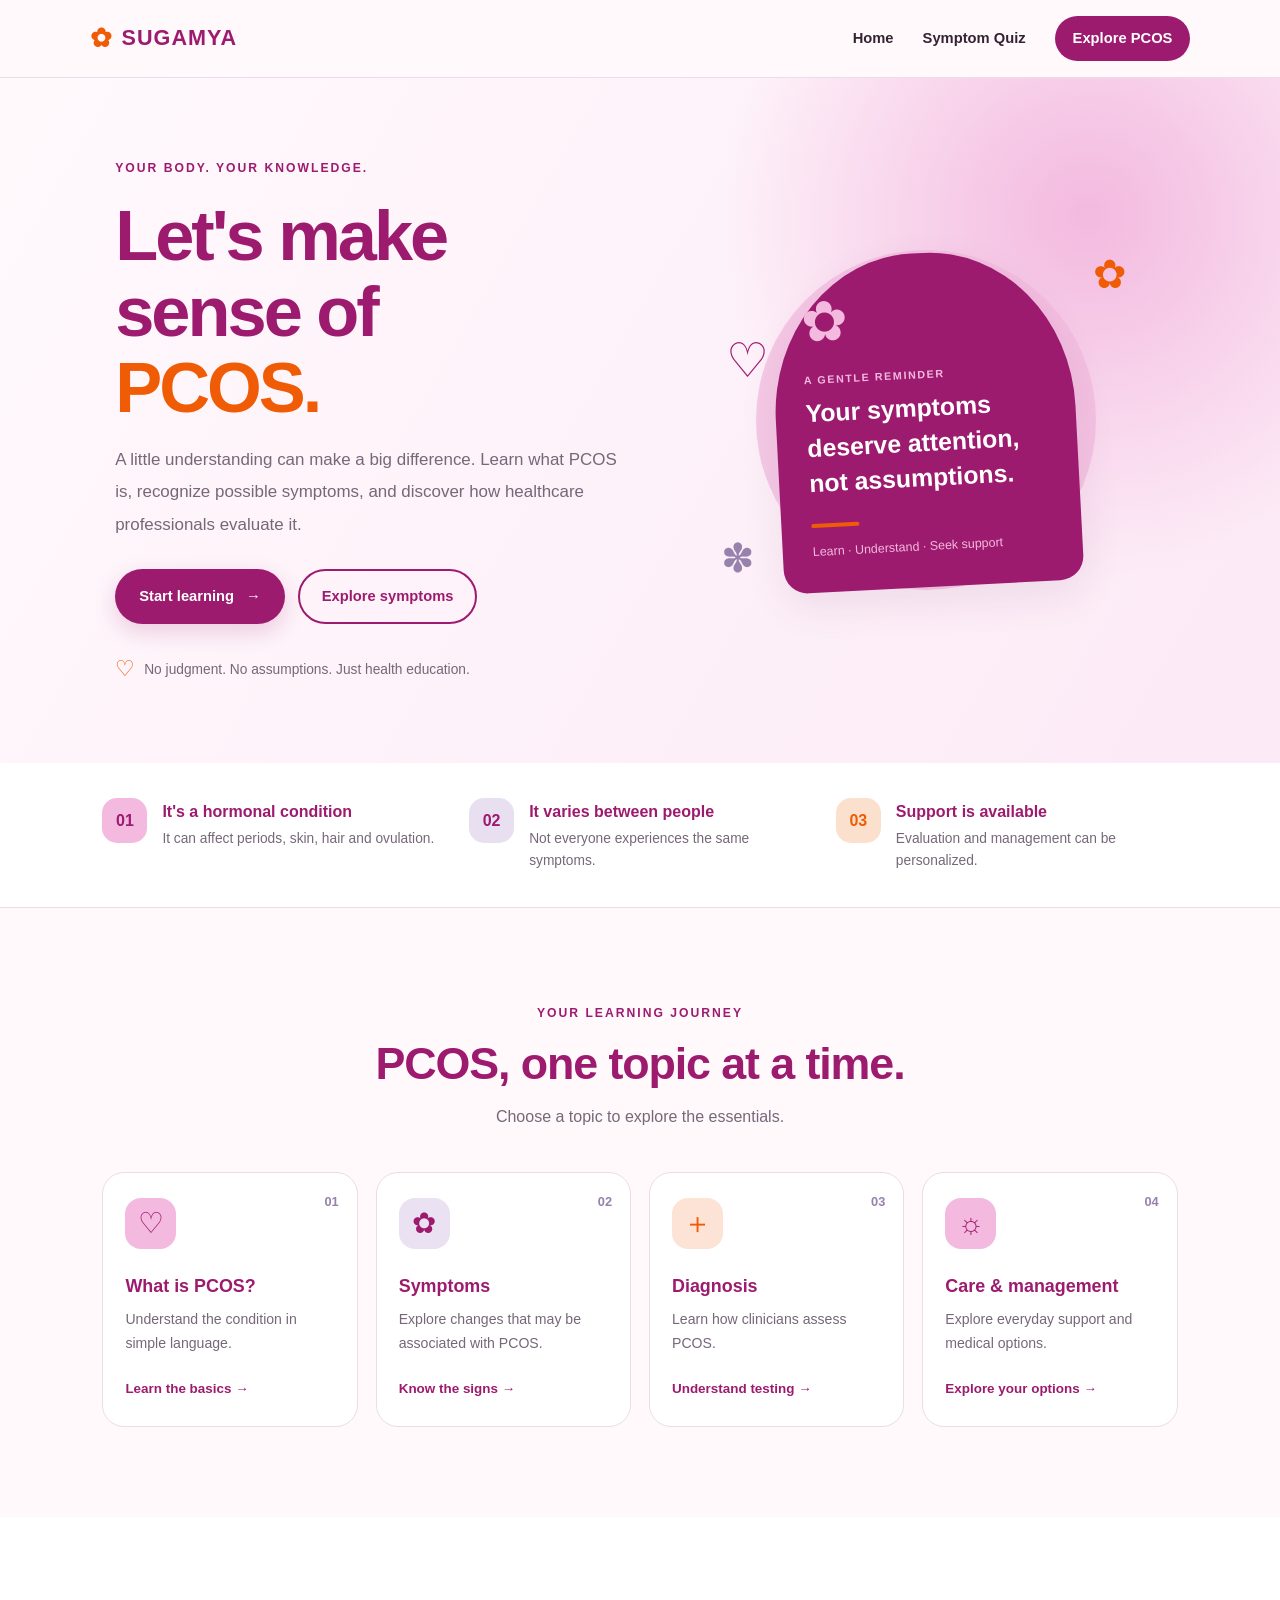
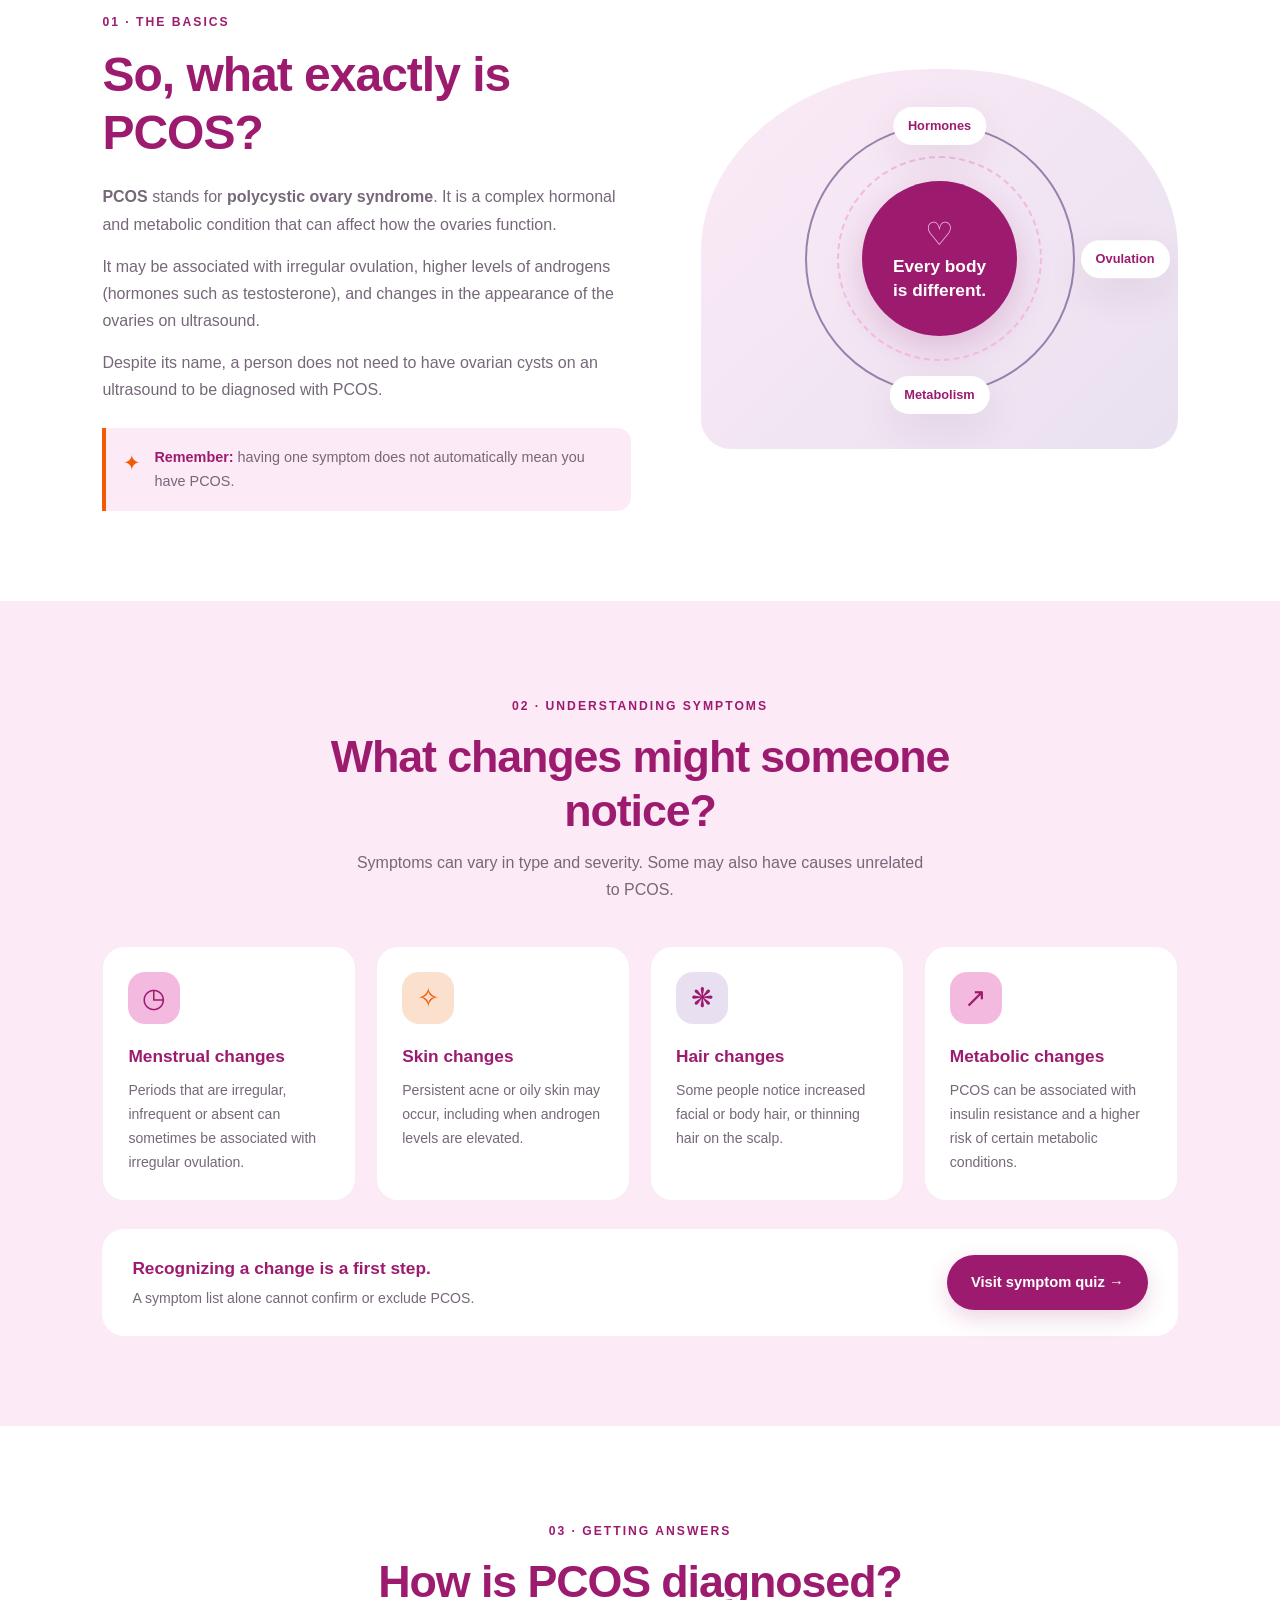
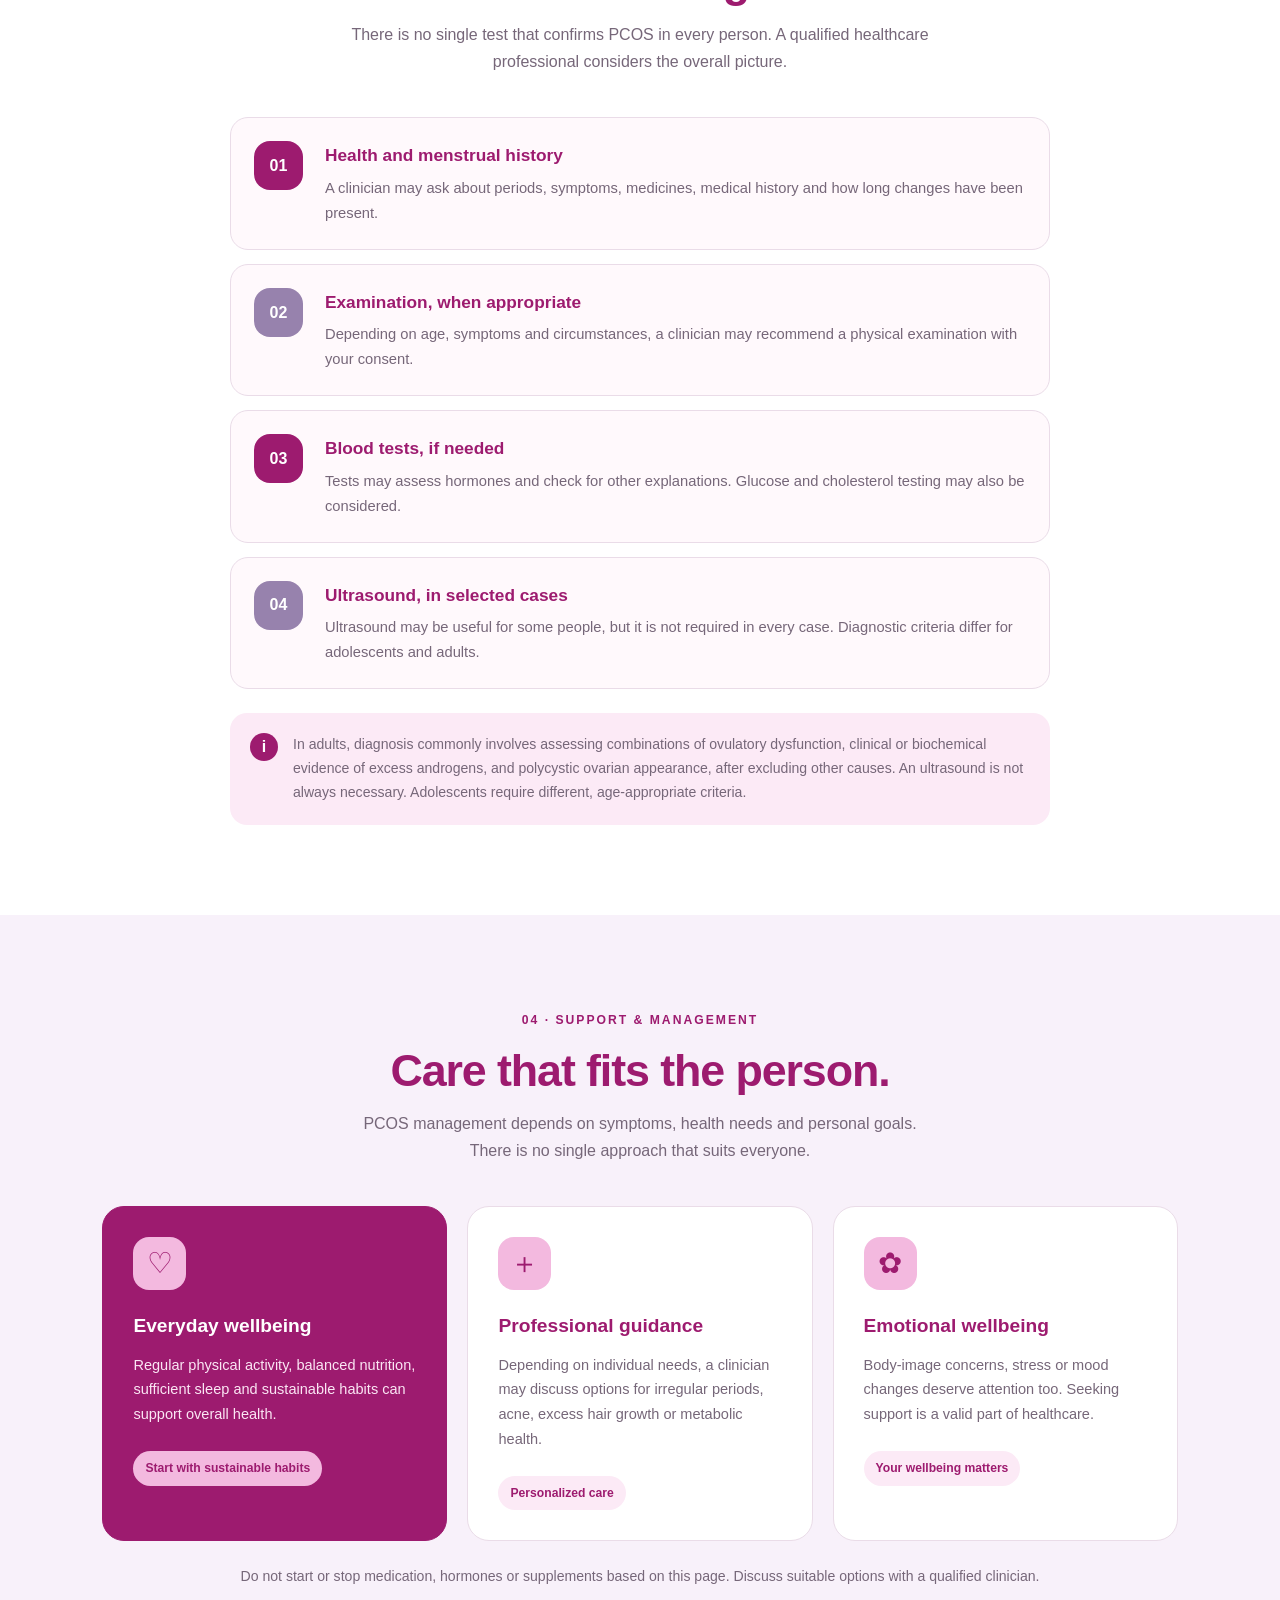
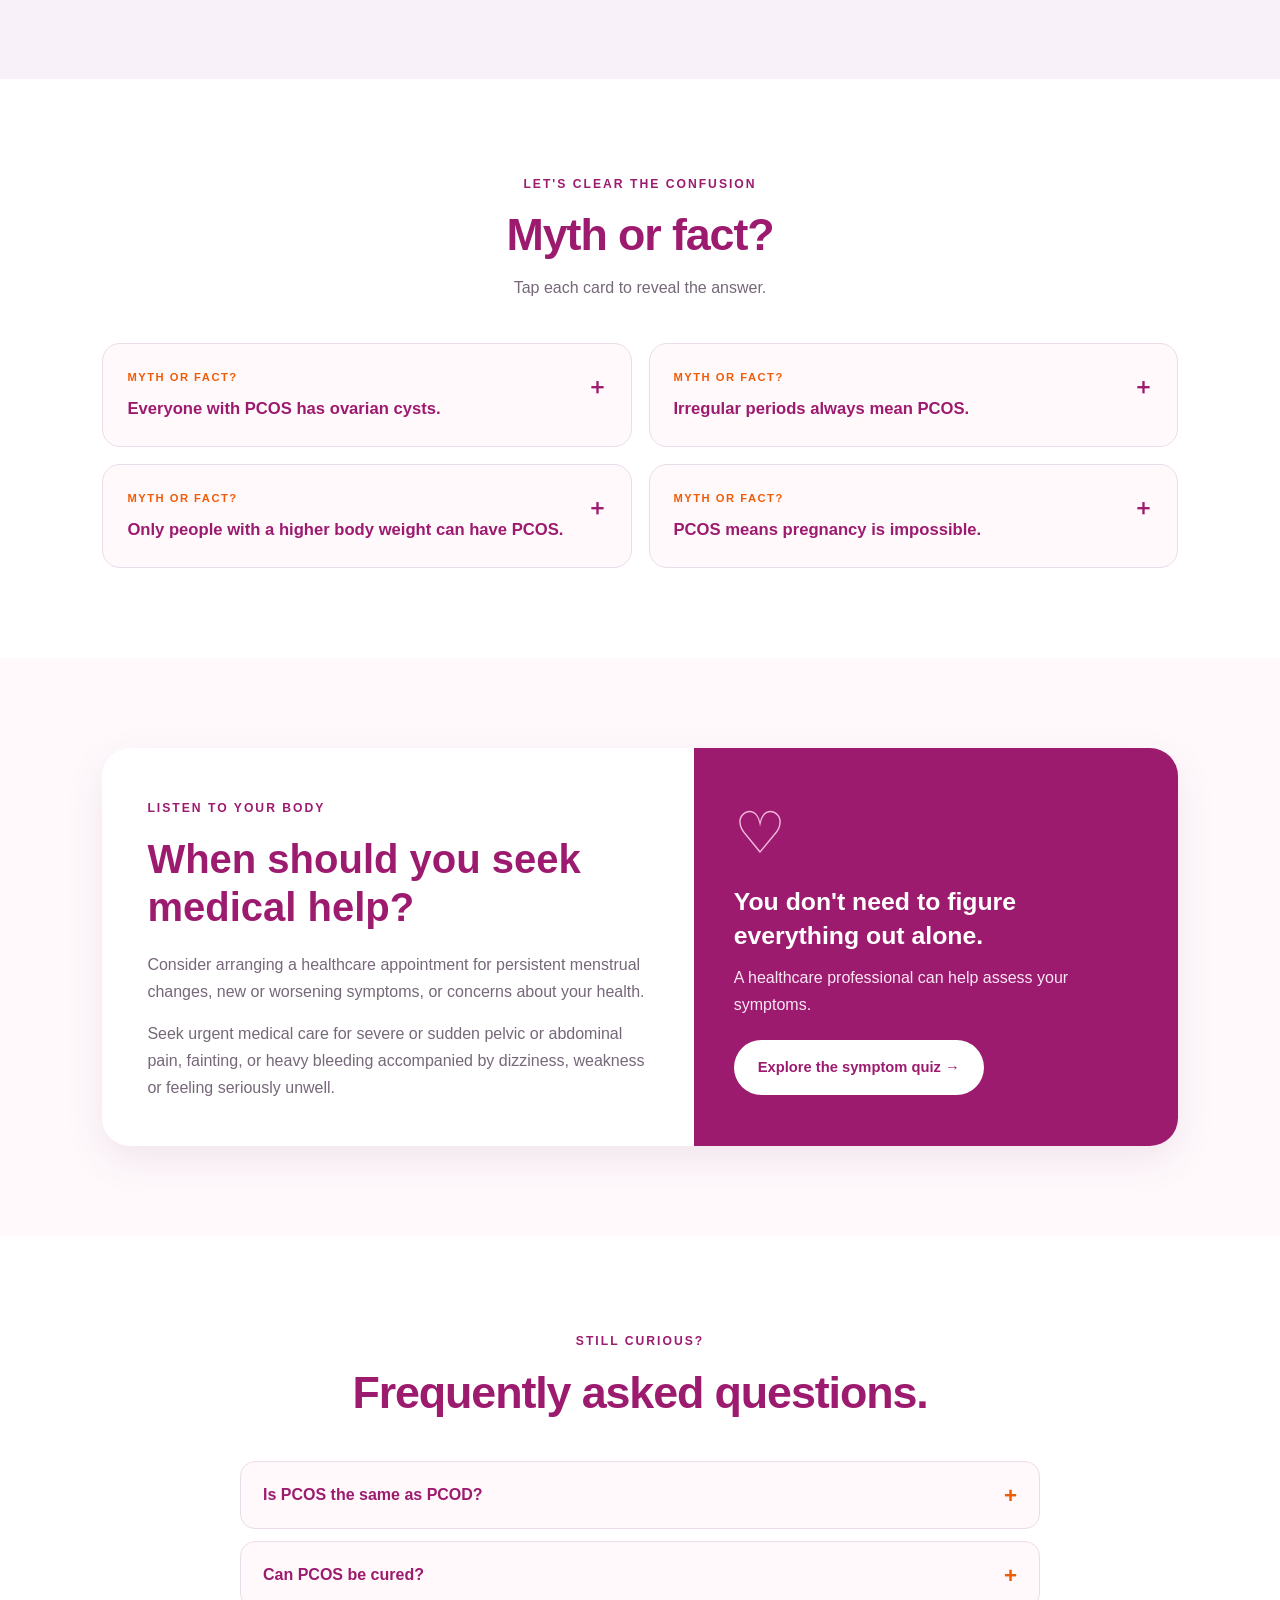
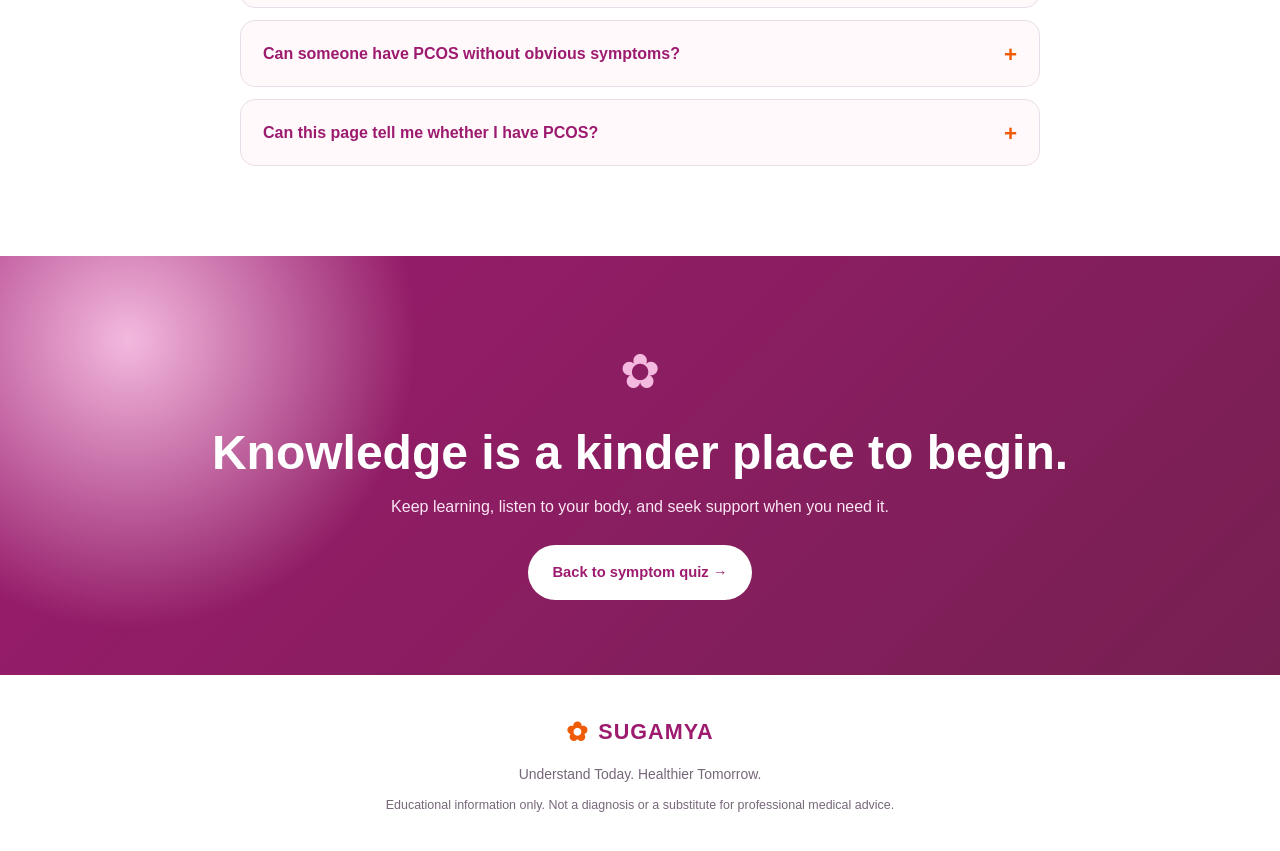
==== index.html @ eec7b9f1 "Add files via upload" ====
<!DOCTYPE html>
<html lang="en">
<head>
  <meta charset="UTF-8">
  <meta name="viewport" content="width=device-width, initial-scale=1.0">
  <meta name="theme-color" content="#9D1B6F">
  <meta name="description" content="Learn about PCOS, its symptoms, diagnosis, and management with SUGAMYA.">
  <title>Know More About PCOS | SUGAMYA</title>
  <link rel="stylesheet" href="style.css">
  <script src="script.js" defer></script>
</head>

<body>
  <header class="navbar">
    <a href="../index.html" class="brand">
      <span class="brand-icon">✿</span>
      SUGAMYA
    </a>

    <nav class="nav-links" aria-label="Main navigation">
      <a href="../index.html">Home</a>
      <a href="../symptom-checker/index.html">Symptom Quiz</a>
      <a href="#learn" class="nav-cta">Explore PCOS</a>
    </nav>

    <button
      class="menu-toggle"
      id="menu-toggle"
      aria-label="Toggle navigation"
      aria-expanded="false"
      aria-controls="nav-links-mobile"
    >
      ☰
    </button>
  </header>

  <main>
    <!-- HERO -->
    <section class="hero">
      <div class="hero-content">
        <span class="eyebrow">YOUR BODY. YOUR KNOWLEDGE.</span>

        <h1>
          Let's make sense of
          <span>PCOS.</span>
        </h1>

        <p class="hero-description">
          A little understanding can make a big difference.
          Learn what PCOS is, recognize possible symptoms,
          and discover how healthcare professionals evaluate it.
        </p>

        <div class="hero-actions">
          <a href="#learn" class="button button-primary">
            Start learning <span>→</span>
          </a>

          <a
            href="../symptom-checker/index.html"
            class="button button-outline"
          >
            Explore symptoms
          </a>
        </div>

        <div class="hero-note">
          <span>♡</span>
          No judgment. No assumptions. Just health education.
        </div>
      </div>

      <div class="hero-art" aria-label="Decorative illustration">
        <div class="art-circle circle-one"></div>
        <div class="art-circle circle-two"></div>

        <div class="art-card">
          <span class="art-flower">✿</span>
          <p class="art-small">A GENTLE REMINDER</p>
          <h2>Your symptoms deserve attention, not assumptions.</h2>
          <span class="art-line"></span>
          <p class="art-bottom">Learn · Understand · Seek support</p>
        </div>

        <span class="floating flower-one">✿</span>
        <span class="floating flower-two">✽</span>
        <span class="floating heart">♡</span>
      </div>
    </section>

    <!-- QUICK FACTS -->
    <section class="quick-facts" aria-label="PCOS quick facts">
      <article class="fact">
        <span class="fact-icon">01</span>
        <div>
          <h3>It's a hormonal condition</h3>
          <p>It can affect periods, skin, hair and ovulation.</p>
        </div>
      </article>

      <article class="fact">
        <span class="fact-icon">02</span>
        <div>
          <h3>It varies between people</h3>
          <p>Not everyone experiences the same symptoms.</p>
        </div>
      </article>

      <article class="fact">
        <span class="fact-icon">03</span>
        <div>
          <h3>Support is available</h3>
          <p>Evaluation and management can be personalized.</p>
        </div>
      </article>
    </section>

    <!-- LEARNING NAVIGATION -->
    <section class="learning-section section" id="learn">
      <div class="section-heading">
        <span class="eyebrow">YOUR LEARNING JOURNEY</span>
        <h2>PCOS, one topic at a time.</h2>
        <p>Choose a topic to explore the essentials.</p>
      </div>

      <div class="topic-grid">
        <a class="topic-card" href="#basics">
          <span class="topic-number">01</span>
          <span class="topic-icon">♡</span>
          <h3>What is PCOS?</h3>
          <p>Understand the condition in simple language.</p>
          <span class="topic-link">Learn the basics →</span>
        </a>

        <a class="topic-card" href="#symptoms">
          <span class="topic-number">02</span>
          <span class="topic-icon">✿</span>
          <h3>Symptoms</h3>
          <p>Explore changes that may be associated with PCOS.</p>
          <span class="topic-link">Know the signs →</span>
        </a>

        <a class="topic-card" href="#diagnosis">
          <span class="topic-number">03</span>
          <span class="topic-icon">＋</span>
          <h3>Diagnosis</h3>
          <p>Learn how clinicians assess PCOS.</p>
          <span class="topic-link">Understand testing →</span>
        </a>

        <a class="topic-card" href="#care">
          <span class="topic-number">04</span>
          <span class="topic-icon">☼</span>
          <h3>Care & management</h3>
          <p>Explore everyday support and medical options.</p>
          <span class="topic-link">Explore your options →</span>
        </a>
      </div>
    </section>

    <!-- PCOS BASICS -->
    <section class="basics-section section" id="basics">
      <div class="basics-copy">
        <span class="eyebrow">01 · THE BASICS</span>
        <h2>So, what exactly is PCOS?</h2>

        <p>
          <strong>PCOS</strong> stands for <strong>polycystic ovary syndrome</strong>.
          It is a complex hormonal and metabolic condition that can affect
          how the ovaries function.
        </p>

        <p>
          It may be associated with irregular ovulation, higher levels
          of androgens (hormones such as testosterone), and changes in
          the appearance of the ovaries on ultrasound.
        </p>

        <p>
          Despite its name, a person does not need to have ovarian cysts
          on an ultrasound to be diagnosed with PCOS.
        </p>

        <div class="highlight-note">
          <span>✦</span>
          <p>
            <strong>Remember:</strong> having one symptom does not
            automatically mean you have PCOS.
          </p>
        </div>
      </div>

      <div class="basics-visual">
        <div class="orbit orbit-outer"></div>
        <div class="orbit orbit-inner"></div>
        <div class="visual-center">
          <span>♡</span>
          <h3>Every body<br>is different.</h3>
        </div>
        <span class="visual-tag tag-top">Hormones</span>
        <span class="visual-tag tag-right">Ovulation</span>
        <span class="visual-tag tag-bottom">Metabolism</span>
      </div>
    </section>

    <!-- SYMPTOMS -->
    <section class="symptoms-section section" id="symptoms">
      <div class="section-heading">
        <span class="eyebrow">02 · UNDERSTANDING SYMPTOMS</span>
        <h2>What changes might someone notice?</h2>
        <p>
          Symptoms can vary in type and severity. Some may also have
          causes unrelated to PCOS.
        </p>
      </div>

      <div class="symptom-grid">
        <article class="symptom-card">
          <span class="symptom-icon">◷</span>
          <h3>Menstrual changes</h3>
          <p>
            Periods that are irregular, infrequent or absent can
            sometimes be associated with irregular ovulation.
          </p>
        </article>

        <article class="symptom-card">
          <span class="symptom-icon">✧</span>
          <h3>Skin changes</h3>
          <p>
            Persistent acne or oily skin may occur, including when
            androgen levels are elevated.
          </p>
        </article>

        <article class="symptom-card">
          <span class="symptom-icon">❋</span>
          <h3>Hair changes</h3>
          <p>
            Some people notice increased facial or body hair, or
            thinning hair on the scalp.
          </p>
        </article>

        <article class="symptom-card">
          <span class="symptom-icon">↗</span>
          <h3>Metabolic changes</h3>
          <p>
            PCOS can be associated with insulin resistance and
            a higher risk of certain metabolic conditions.
          </p>
        </article>
      </div>

      <div class="symptom-footer">
        <div>
          <h3>Recognizing a change is a first step.</h3>
          <p>A symptom list alone cannot confirm or exclude PCOS.</p>
        </div>
        <a href="../symptom-checker/index.html" class="button button-primary">
          Visit symptom quiz →
        </a>
      </div>
    </section>

    <!-- DIAGNOSIS -->
    <section class="diagnosis-section section" id="diagnosis">
      <div class="section-heading">
        <span class="eyebrow">03 · GETTING ANSWERS</span>
        <h2>How is PCOS diagnosed?</h2>
        <p>
          There is no single test that confirms PCOS in every person.
          A qualified healthcare professional considers the overall picture.
        </p>
      </div>

      <div class="diagnosis-timeline">
        <article class="timeline-item">
          <span class="timeline-number">01</span>
          <div>
            <h3>Health and menstrual history</h3>
            <p>
              A clinician may ask about periods, symptoms, medicines,
              medical history and how long changes have been present.
            </p>
          </div>
        </article>

        <article class="timeline-item">
          <span class="timeline-number">02</span>
          <div>
            <h3>Examination, when appropriate</h3>
            <p>
              Depending on age, symptoms and circumstances, a clinician
              may recommend a physical examination with your consent.
            </p>
          </div>
        </article>

        <article class="timeline-item">
          <span class="timeline-number">03</span>
          <div>
            <h3>Blood tests, if needed</h3>
            <p>
              Tests may assess hormones and check for other explanations.
              Glucose and cholesterol testing may also be considered.
            </p>
          </div>
        </article>

        <article class="timeline-item">
          <span class="timeline-number">04</span>
          <div>
            <h3>Ultrasound, in selected cases</h3>
            <p>
              Ultrasound may be useful for some people, but it is not
              required in every case. Diagnostic criteria differ for
              adolescents and adults.
            </p>
          </div>
        </article>
      </div>

      <div class="clinical-note">
        <span class="clinical-icon">i</span>
        <p>
          In adults, diagnosis commonly involves assessing combinations
          of ovulatory dysfunction, clinical or biochemical evidence of
          excess androgens, and polycystic ovarian appearance, after
          excluding other causes. An ultrasound is not always necessary.
          Adolescents require different, age-appropriate criteria.
        </p>
      </div>
    </section>

    <!-- CARE -->
    <section class="care-section section" id="care">
      <div class="section-heading">
        <span class="eyebrow">04 · SUPPORT & MANAGEMENT</span>
        <h2>Care that fits the person.</h2>
        <p>
          PCOS management depends on symptoms, health needs and personal
          goals. There is no single approach that suits everyone.
        </p>
      </div>

      <div class="care-grid">
        <article class="care-card care-featured">
          <span class="care-icon">♡</span>
          <h3>Everyday wellbeing</h3>
          <p>
            Regular physical activity, balanced nutrition, sufficient
            sleep and sustainable habits can support overall health.
          </p>
          <span class="care-label">Start with sustainable habits</span>
        </article>

        <article class="care-card">
          <span class="care-icon">＋</span>
          <h3>Professional guidance</h3>
          <p>
            Depending on individual needs, a clinician may discuss
            options for irregular periods, acne, excess hair growth
            or metabolic health.
          </p>
          <span class="care-label">Personalized care</span>
        </article>

        <article class="care-card">
          <span class="care-icon">✿</span>
          <h3>Emotional wellbeing</h3>
          <p>
            Body-image concerns, stress or mood changes deserve attention
            too. Seeking support is a valid part of healthcare.
          </p>
          <span class="care-label">Your wellbeing matters</span>
        </article>
      </div>

      <p class="care-warning">
        Do not start or stop medication, hormones or supplements based
        on this page. Discuss suitable options with a qualified clinician.
      </p>
    </section>

    <!-- MYTHS -->
    <section class="myths-section section" id="myths">
      <div class="section-heading">
        <span class="eyebrow">LET'S CLEAR THE CONFUSION</span>
        <h2>Myth or fact?</h2>
        <p>Tap each card to reveal the answer.</p>
      </div>

      <div class="myth-grid">
        <button class="myth-card" type="button" aria-expanded="false">
          <span class="myth-label">MYTH OR FACT?</span>
          <span class="myth-question">
            Everyone with PCOS has ovarian cysts.
          </span>
          <span class="myth-answer">
            Myth. Ovarian cysts are not required for a PCOS diagnosis.
          </span>
          <span class="myth-toggle">＋</span>
        </button>

        <button class="myth-card" type="button" aria-expanded="false">
          <span class="myth-label">MYTH OR FACT?</span>
          <span class="myth-question">
            Irregular periods always mean PCOS.
          </span>
          <span class="myth-answer">
            Myth. Many conditions and life circumstances can affect
            menstrual cycles. Evaluation helps identify the cause.
          </span>
          <span class="myth-toggle">＋</span>
        </button>

        <button class="myth-card" type="button" aria-expanded="false">
          <span class="myth-label">MYTH OR FACT?</span>
          <span class="myth-question">
            Only people with a higher body weight can have PCOS.
          </span>
          <span class="myth-answer">
            Myth. PCOS can affect people at different body sizes.
            Body weight alone cannot determine whether someone has PCOS.
          </span>
          <span class="myth-toggle">＋</span>
        </button>

        <button class="myth-card" type="button" aria-expanded="false">
          <span class="myth-label">MYTH OR FACT?</span>
          <span class="myth-question">
            PCOS means pregnancy is impossible.
          </span>
          <span class="myth-answer">
            Myth. PCOS can affect ovulation and fertility, but many
            people with PCOS can become pregnant, sometimes with medical support.
          </span>
          <span class="myth-toggle">＋</span>
        </button>
      </div>
    </section>

    <!-- WHEN TO SEEK HELP -->
    <section class="help-section section">
      <div class="help-panel">
        <div class="help-copy">
          <span class="eyebrow">LISTEN TO YOUR BODY</span>
          <h2>When should you seek medical help?</h2>
          <p>
            Consider arranging a healthcare appointment for persistent
            menstrual changes, new or worsening symptoms, or concerns
            about your health.
          </p>
          <p>
            Seek urgent medical care for severe or sudden pelvic or
            abdominal pain, fainting, or heavy bleeding accompanied by
            dizziness, weakness or feeling seriously unwell.
          </p>
        </div>

        <div class="help-side">
          <span class="help-heart">♡</span>
          <h3>You don't need to figure everything out alone.</h3>
          <p>A healthcare professional can help assess your symptoms.</p>
          <a href="../symptom-checker/index.html" class="button button-light">
            Explore the symptom quiz →
          </a>
        </div>
      </div>
    </section>

    <!-- FAQ -->
    <section class="faq-section section" id="faq">
      <div class="section-heading">
        <span class="eyebrow">STILL CURIOUS?</span>
        <h2>Frequently asked questions.</h2>
      </div>

      <div class="faq-list">
        <details>
          <summary>Is PCOS the same as PCOD?</summary>
          <p>
            The terms are sometimes used interchangeably in everyday
            conversation, but terminology can vary. PCOS is the widely
            used medical term for polycystic ovary syndrome. Ask your
            clinician what a specific diagnosis means for you.
          </p>
        </details>

        <details>
          <summary>Can PCOS be cured?</summary>
          <p>
            There is currently no single cure, but symptoms and associated
            health risks can often be managed with individualized care.
          </p>
        </details>

        <details>
          <summary>Can someone have PCOS without obvious symptoms?</summary>
          <p>
            Symptoms vary, and some signs may be subtle. A diagnosis
            requires appropriate clinical assessment, not just a checklist.
          </p>
        </details>

        <details>
          <summary>Can this page tell me whether I have PCOS?</summary>
          <p>
            No. This page provides general education only. A qualified
            healthcare professional can evaluate your history, symptoms
            and any tests that may be appropriate.
          </p>
        </details>
      </div>
    </section>

    <!-- FINAL CTA -->
    <section class="final-cta">
      <span class="final-flower">✿</span>
      <h2>Knowledge is a kinder place to begin.</h2>
      <p>
        Keep learning, listen to your body, and seek support when you need it.
      </p>
      <a href="../symptom-checker/index.html" class="button button-light">
        Back to symptom quiz →
      </a>
    </section>
  </main>

  <footer class="footer">
    <a href="../index.html" class="brand footer-brand">
      <span class="brand-icon">✿</span> SUGAMYA
    </a>

    <p>Understand Today. Healthier Tomorrow.</p>

    <p class="footer-disclaimer">
      Educational information only. Not a diagnosis or a substitute
      for professional medical advice.
    </p>
  </footer>
</body>
</html>
---- style.css ----
:root {
  --berry: #9D1B6F;
  --pink: #F3B9DF;
  --orange: #F05B06;
  --lavender: #9782AD;

  --cream: #FFF9FC;
  --white: #FFFFFF;
  --text: #342333;
  --muted: #766779;
  --border: #EADCE8;

  --shadow: 0 14px 40px rgba(91, 28, 74, 0.09);
  --radius: 22px;
}

* {
  box-sizing: border-box;
  margin: 0;
  padding: 0;
}

html {
  scroll-behavior: smooth;
  scroll-padding-top: 90px;
}

body {
  font-family: -apple-system, BlinkMacSystemFont, "Segoe UI",
    Roboto, sans-serif;
  background: var(--cream);
  color: var(--text);
  line-height: 1.7;
}

a {
  color: inherit;
  text-decoration: none;
}

button {
  font: inherit;
}

button,
a {
  -webkit-tap-highlight-color: transparent;
}

button:focus-visible,
a:focus-visible,
summary:focus-visible {
  outline: 3px solid var(--orange);
  outline-offset: 4px;
}

p {
  color: var(--muted);
}

section {
  scroll-margin-top: 90px;
}

/* NAVBAR */

.navbar {
  height: 78px;
  padding: 0 7%;
  display: flex;
  justify-content: space-between;
  align-items: center;
  gap: 24px;
  background: rgba(255, 249, 252, 0.96);
  border-bottom: 1px solid var(--border);
  position: sticky;
  top: 0;
  z-index: 100;
  backdrop-filter: blur(14px);
}

.brand {
  display: inline-flex;
  align-items: center;
  gap: 9px;
  color: var(--berry);
  font-size: 1.35rem;
  font-weight: 850;
  letter-spacing: 1px;
  flex-shrink: 0;
}

.brand-icon {
  font-size: 1.65rem;
  color: var(--orange);
}

.nav-links {
  display: flex;
  align-items: center;
  gap: 29px;
}

.nav-links a {
  font-size: 0.92rem;
  font-weight: 650;
  color: var(--text);
  transition: color 0.2s;
}

.nav-links a:hover {
  color: var(--berry);
}

.nav-links .nav-cta {
  padding: 10px 18px;
  border-radius: 100px;
  background: var(--berry);
  color: var(--white);
}

.menu-toggle {
  display: none;
  background: transparent;
  border: 0;
  color: var(--berry);
  font-size: 1.7rem;
  cursor: pointer;
}

/* COMMON ELEMENTS */

.section {
  padding: 90px 8%;
}

.eyebrow {
  display: inline-block;
  color: var(--berry);
  font-size: 0.76rem;
  font-weight: 850;
  letter-spacing: 2px;
  line-height: 1.6;
}

.section-heading {
  max-width: 700px;
  margin: 0 auto 42px;
  text-align: center;
}

.section-heading h2 {
  color: var(--berry);
  font-size: clamp(1.9rem, 3.6vw, 2.8rem);
  line-height: 1.2;
  letter-spacing: -1.1px;
  margin: 12px 0;
}

.section-heading p {
  max-width: 580px;
  margin: 0 auto;
}

.button {
  display: inline-flex;
  align-items: center;
  justify-content: center;
  gap: 12px;
  padding: 13px 22px;
  border-radius: 100px;
  font-weight: 750;
  font-size: 0.92rem;
  border: 2px solid transparent;
  cursor: pointer;
  transition:
    transform 0.2s ease,
    box-shadow 0.2s ease,
    background 0.2s ease;
}

.button:hover {
  transform: translateY(-2px);
}

.button-primary {
  background: var(--berry);
  color: var(--white);
  box-shadow: 0 8px 22px rgba(157, 27, 111, 0.19);
}

.button-primary:hover {
  background: #801458;
  box-shadow: 0 12px 25px rgba(157, 27, 111, 0.23);
}

.button-outline {
  border-color: var(--berry);
  color: var(--berry);
  background: transparent;
}

.button-outline:hover {
  background: var(--pink);
}

.button-light {
  background: var(--white);
  color: var(--berry);
}

.button-light:hover {
  background: var(--pink);
}

/* HERO */

.hero {
  min-height: 590px;
  padding: 75px 9%;
  display: grid;
  grid-template-columns: 1.05fr 0.95fr;
  align-items: center;
  gap: 45px;
  overflow: hidden;
  background:
    radial-gradient(circle at 85% 20%, #F3B9DF 0, transparent 30%),
    linear-gradient(120deg, #FFF9FC, #FCEAF6);
}

.hero-content {
  max-width: 610px;
}

.hero h1 {
  margin: 18px 0;
  color: var(--berry);
  font-size: clamp(3rem, 5.5vw, 4.8rem);
  line-height: 1.08;
  letter-spacing: -3px;
}

.hero h1 span {
  display: block;
  color: var(--orange);
}

.hero-description {
  max-width: 520px;
  font-size: 1.06rem;
  line-height: 1.9;
}

.hero-actions {
  display: flex;
  flex-wrap: wrap;
  gap: 13px;
  margin-top: 28px;
}

.hero-note {
  display: flex;
  align-items: center;
  gap: 9px;
  margin-top: 27px;
  font-size: 0.86rem;
  color: var(--muted);
}

.hero-note span {
  color: var(--orange);
  font-size: 1.35rem;
}

.hero-art {
  min-height: 400px;
  display: grid;
  place-items: center;
  position: relative;
}

.art-circle {
  position: absolute;
  border-radius: 50%;
}

.circle-one {
  width: 340px;
  height: 340px;
  background: var(--pink);
  opacity: 0.7;
}

.circle-two {
  width: 260px;
  height: 260px;
  border: 2px dashed var(--lavender);
}

.art-card {
  z-index: 1;
  position: relative;
  width: min(300px, 78%);
  min-height: 310px;
  padding: 30px;
  display: flex;
  flex-direction: column;
  justify-content: center;
  align-items: flex-start;
  background: var(--berry);
  color: var(--white);
  border-radius: 48% 48% 24px 24px;
  box-shadow: var(--shadow);
  transform: rotate(-3deg);
}

.art-flower {
  font-size: 3.5rem;
  color: var(--pink);
  line-height: 1.2;
}

.art-small {
  color: var(--pink);
  font-size: 0.67rem;
  letter-spacing: 1.6px;
  font-weight: 800;
  margin: 15px 0 8px;
}

.art-card h2 {
  font-size: 1.55rem;
  line-height: 1.4;
}

.art-line {
  width: 48px;
  height: 4px;
  background: var(--orange);
  border-radius: 10px;
  margin: 22px 0 14px;
}

.art-bottom {
  color: var(--pink);
  font-size: 0.78rem;
}

.floating {
  position: absolute;
  z-index: 2;
  color: var(--orange);
  font-size: 2.5rem;
}

.flower-one {
  top: 20px;
  right: 8%;
}

.flower-two {
  bottom: 28px;
  left: 7%;
  color: var(--lavender);
}

.heart {
  top: 25%;
  left: 8%;
  font-size: 3rem;
  color: var(--berry);
}

/* QUICK FACTS */

.quick-facts {
  display: grid;
  grid-template-columns: repeat(3, 1fr);
  gap: 25px;
  padding: 35px 8%;
  background: var(--white);
  border-bottom: 1px solid var(--border);
}

.fact {
  display: flex;
  gap: 15px;
  align-items: flex-start;
}

.fact-icon {
  flex-shrink: 0;
  width: 45px;
  height: 45px;
  display: grid;
  place-items: center;
  border-radius: 15px;
  color: var(--berry);
  background: var(--pink);
  font-weight: 850;
}

.fact:nth-child(2) .fact-icon {
  background: #E8E0F0;
  color: var(--berry);
}

.fact:nth-child(3) .fact-icon {
  background: #FCE0CE;
  color: var(--orange);
}

.fact h3 {
  color: var(--berry);
  font-size: 1rem;
  margin-bottom: 3px;
}

.fact p {
  font-size: 0.86rem;
  line-height: 1.6;
}

/* TOPIC CARDS */

.learning-section {
  background: var(--cream);
}

.topic-grid {
  display: grid;
  grid-template-columns: repeat(4, 1fr);
  gap: 18px;
}

.topic-card {
  position: relative;
  display: flex;
  flex-direction: column;
  align-items: flex-start;
  padding: 25px 22px;
  min-height: 255px;
  background: var(--white);
  border: 1px solid var(--border);
  border-radius: var(--radius);
  transition: transform 0.2s, box-shadow 0.2s, border-color 0.2s;
}

.topic-card:hover {
  transform: translateY(-6px);
  box-shadow: var(--shadow);
  border-color: var(--pink);
}

.topic-number {
  position: absolute;
  top: 18px;
  right: 18px;
  color: var(--lavender);
  font-weight: 850;
  font-size: 0.8rem;
}

.topic-icon {
  width: 51px;
  height: 51px;
  display: grid;
  place-items: center;
  margin-bottom: 22px;
  border-radius: 16px;
  background: var(--pink);
  color: var(--berry);
  font-size: 1.8rem;
}

.topic-card:nth-child(2) .topic-icon {
  background: #EAE1F2;
}

.topic-card:nth-child(3) .topic-icon {
  background: #FCE3D5;
  color: var(--orange);
}

.topic-card:nth-child(4) .topic-icon {
  background: #F3B9DF;
}

.topic-card h3 {
  color: var(--berry);
  font-size: 1.12rem;
  margin-bottom: 7px;
}

.topic-card p {
  font-size: 0.88rem;
  margin-bottom: 20px;
}

.topic-link {
  margin-top: auto;
  color: var(--berry);
  font-weight: 800;
  font-size: 0.84rem;
}

/* BASICS */

.basics-section {
  display: grid;
  grid-template-columns: 1fr 0.9fr;
  align-items: center;
  gap: 70px;
  background: var(--white);
}

.basics-copy h2 {
  color: var(--berry);
  font-size: clamp(2rem, 3.8vw, 3rem);
  line-height: 1.2;
  letter-spacing: -1px;
  margin: 12px 0 22px;
}

.basics-copy > p {
  margin-bottom: 15px;
}

.highlight-note {
  display: flex;
  align-items: flex-start;
  gap: 13px;
  padding: 17px;
  margin-top: 24px;
  background: #FCEAF6;
  border-left: 4px solid var(--orange);
  border-radius: 0 14px 14px 0;
}

.highlight-note > span {
  color: var(--orange);
  font-size: 1.3rem;
}

.highlight-note p {
  font-size: 0.9rem;
}

.highlight-note strong {
  color: var(--berry);
}

.basics-visual {
  min-height: 380px;
  position: relative;
  display: grid;
  place-items: center;
  background: linear-gradient(135deg, #FCEAF6, #E9E1F0);
  border-radius: 48% 48% 30px 30px;
  overflow: hidden;
}

.orbit {
  position: absolute;
  border-radius: 50%;
  border: 2px solid var(--lavender);
}

.orbit-outer {
  width: 270px;
  height: 270px;
}

.orbit-inner {
  width: 205px;
  height: 205px;
  border-color: var(--pink);
  border-style: dashed;
}

.visual-center {
  width: 155px;
  height: 155px;
  display: grid;
  place-content: center;
  text-align: center;
  border-radius: 50%;
  background: var(--berry);
  color: var(--white);
  box-shadow: 0 12px 35px rgba(157, 27, 111, 0.2);
}

.visual-center span {
  color: var(--pink);
  font-size: 2rem;
  line-height: 1.2;
}

.visual-center h3 {
  font-size: 1.08rem;
  line-height: 1.4;
}

.visual-tag {
  position: absolute;
  padding: 8px 15px;
  background: var(--white);
  border-radius: 50px;
  color: var(--berry);
  font-size: 0.8rem;
  font-weight: 800;
  box-shadow: var(--shadow);
}

.tag-top {
  top: 38px;
  left: 50%;
  transform: translateX(-50%);
}

.tag-right {
  right: 8px;
  top: 50%;
  transform: translateY(-50%);
}

.tag-bottom {
  bottom: 35px;
  left: 50%;
  transform: translateX(-50%);
}

/* SYMPTOMS */

.symptoms-section {
  background: #FCEAF6;
}

.symptom-grid {
  display: grid;
  grid-template-columns: repeat(4, 1fr);
  gap: 20px;
}

.symptom-card {
  padding: 25px;
  border-radius: var(--radius);
  background: var(--white);
  border: 1px solid rgba(157, 27, 111, 0.08);
}

.symptom-icon {
  display: grid;
  place-items: center;
  width: 52px;
  height: 52px;
  margin-bottom: 18px;
  border-radius: 17px;
  background: var(--pink);
  color: var(--berry);
  font-size: 1.7rem;
}

.symptom-card:nth-child(2) .symptom-icon {
  background: #FCE0CE;
  color: var(--orange);
}

.symptom-card:nth-child(3) .symptom-icon {
  background: #E8E0F0;
}

.symptom-card h3 {
  color: var(--berry);
  font-size: 1.08rem;
  margin-bottom: 8px;
}

.symptom-card p {
  font-size: 0.88rem;
}

.symptom-footer {
  display: flex;
  justify-content: space-between;
  align-items: center;
  gap: 25px;
  padding: 25px 30px;
  margin-top: 28px;
  background: var(--white);
  border-radius: var(--radius);
}

.symptom-footer h3 {
  color: var(--berry);
  margin-bottom: 4px;
  font-size: 1.08rem;
}

.symptom-footer p {
  font-size: 0.88rem;
}

/* DIAGNOSIS */

.diagnosis-section {
  background: var(--white);
}

.diagnosis-timeline {
  max-width: 820px;
  margin: 0 auto;
  display: grid;
  gap: 14px;
}

.timeline-item {
  display: flex;
  gap: 22px;
  padding: 23px;
  background: var(--cream);
  border: 1px solid var(--border);
  border-radius: 18px;
}

.timeline-number {
  flex-shrink: 0;
  width: 49px;
  height: 49px;
  display: grid;
  place-items: center;
  background: var(--berry);
  color: var(--white);
  border-radius: 16px;
  font-weight: 850;
}

.timeline-item:nth-child(even) .timeline-number {
  background: var(--lavender);
}

.timeline-item h3 {
  color: var(--berry);
  margin-bottom: 5px;
  font-size: 1.08rem;
}

.timeline-item p {
  font-size: 0.92rem;
}

.clinical-note {
  max-width: 820px;
  margin: 24px auto 0;
  padding: 20px;
  display: flex;
  align-items: flex-start;
  gap: 15px;
  background: #FCEAF6;
  border-radius: 17px;
}

.clinical-icon {
  flex-shrink: 0;
  width: 28px;
  height: 28px;
  display: grid;
  place-items: center;
  background: var(--berry);
  color: var(--white);
  border-radius: 50%;
  font-weight: 850;
}

.clinical-note p {
  font-size: 0.88rem;
}

/* CARE */

.care-section {
  background: #F8F1FA;
}

.care-grid {
  display: grid;
  grid-template-columns: repeat(3, 1fr);
  gap: 20px;
}

.care-card {
  padding: 30px;
  border-radius: var(--radius);
  background: var(--white);
  border: 1px solid var(--border);
}

.care-featured {
  background: var(--berry);
  border-color: var(--berry);
}

.care-icon {
  width: 53px;
  height: 53px;
  display: grid;
  place-items: center;
  border-radius: 16px;
  background: var(--pink);
  color: var(--berry);
  font-size: 1.8rem;
  margin-bottom: 20px;
}

.care-card h3 {
  color: var(--berry);
  margin-bottom: 10px;
  font-size: 1.2rem;
}

.care-card p {
  font-size: 0.91rem;
  margin-bottom: 24px;
}

.care-featured h3 {
  color: var(--white);
}

.care-featured p {
  color: #FBE6F4;
}

.care-featured .care-icon {
  background: var(--pink);
}

.care-label {
  display: inline-block;
  padding: 7px 12px;
  border-radius: 50px;
  background: #FCEAF6;
  color: var(--berry);
  font-size: 0.76rem;
  font-weight: 800;
}

.care-featured .care-label {
  background: var(--pink);
  color: var(--berry);
}

.care-warning {
  max-width: 850px;
  margin: 24px auto 0;
  text-align: center;
  font-size: 0.88rem;
}

/* MYTH CARDS */

.myths-section {
  background: var(--white);
}

.myth-grid {
  display: grid;
  grid-template-columns: repeat(2, 1fr);
  gap: 17px;
}

.myth-card {
  width: 100%;
  position: relative;
  padding: 24px 55px 24px 24px;
  display: flex;
  flex-direction: column;
  align-items: flex-start;
  text-align: left;
  background: var(--cream);
  border: 1px solid var(--border);
  border-radius: 18px;
  cursor: pointer;
  transition: border-color 0.2s, background 0.2s;
}

.myth-card:hover,
.myth-card[aria-expanded="true"] {
  background: #FCEAF6;
  border-color: var(--pink);
}

.myth-label {
  color: var(--orange);
  font-size: 0.7rem;
  font-weight: 850;
  letter-spacing: 1.5px;
  margin-bottom: 10px;
}

.myth-question {
  color: var(--berry);
  font-weight: 800;
  font-size: 1.04rem;
  line-height: 1.5;
}

.myth-answer {
  display: none;
  margin-top: 14px;
  color: var(--muted);
  font-size: 0.91rem;
  line-height: 1.7;
}

.myth-card[aria-expanded="true"] .myth-answer {
  display: block;
}

.myth-toggle {
  position: absolute;
  top: 24px;
  right: 23px;
  color: var(--berry);
  font-size: 1.4rem;
  font-weight: 700;
}

/* WHEN TO SEEK HELP */

.help-section {
  background: var(--cream);
}

.help-panel {
  display: grid;
  grid-template-columns: 1.1fr 0.9fr;
  border-radius: 28px;
  overflow: hidden;
  background: var(--white);
  box-shadow: var(--shadow);
}

.help-copy {
  padding: 45px;
}

.help-copy h2 {
  color: var(--berry);
  font-size: clamp(1.8rem, 3.5vw, 2.5rem);
  line-height: 1.2;
  margin: 14px 0 20px;
}

.help-copy p + p {
  margin-top: 15px;
}

.help-side {
  display: flex;
  flex-direction: column;
  align-items: flex-start;
  justify-content: center;
  padding: 40px;
  background: var(--berry);
}

.help-heart {
  font-size: 3.6rem;
  line-height: 1.2;
  color: var(--pink);
  margin-bottom: 16px;
}

.help-side h3 {
  color: var(--white);
  font-size: 1.55rem;
  line-height: 1.4;
  margin-bottom: 10px;
}

.help-side p {
  color: #FBE6F4;
  margin-bottom: 22px;
}

/* FAQ */

.faq-section {
  background: var(--white);
}

.faq-list {
  max-width: 800px;
  margin: 0 auto;
  display: grid;
  gap: 12px;
}

.faq-list details {
  background: var(--cream);
  border: 1px solid var(--border);
  border-radius: 15px;
  padding: 19px 22px;
}

.faq-list summary {
  cursor: pointer;
  list-style: none;
  color: var(--berry);
  font-weight: 800;
  padding-right: 25px;
  position: relative;
}

.faq-list summary::-webkit-details-marker {
  display: none;
}

.faq-list summary::after {
  content: "+";
  position: absolute;
  right: 0;
  top: -4px;
  color: var(--orange);
  font-size: 1.4rem;
}

.faq-list details[open] summary::after {
  content: "−";
}

.faq-list details p {
  padding-top: 13px;
  font-size: 0.92rem;
}

/* FINAL CTA */

.final-cta {
  padding: 75px 8%;
  text-align: center;
  background:
    radial-gradient(circle at 10% 20%, #F3B9DF, transparent 24%),
    linear-gradient(135deg, var(--berry), #762052);
  color: var(--white);
}

.final-flower {
  color: var(--pink);
  font-size: 3rem;
}

.final-cta h2 {
  margin: 10px 0;
  font-size: clamp(1.9rem, 4vw, 3rem);
  line-height: 1.25;
}

.final-cta p {
  color: #FBE6F4;
  margin: 0 auto 25px;
}

/* FOOTER */

.footer {
  padding: 35px 8%;
  display: flex;
  flex-direction: column;
  align-items: center;
  gap: 8px;
  text-align: center;
  background: var(--white);
}

.footer p {
  font-size: 0.87rem;
}

.footer-disclaimer {
  max-width: 650px;
  font-size: 0.78rem !important;
}

/* RESPONSIVE */

@media (max-width: 1050px) {
  .hero {
    padding-left: 6%;
    padding-right: 6%;
    gap: 20px;
  }

  .section {
    padding: 75px 6%;
  }

  .topic-grid {
    grid-template-columns: repeat(2, 1fr);
  }

  .symptom-grid {
    grid-template-columns: repeat(2, 1fr);
  }

  .quick-facts {
    padding-left: 6%;
    padding-right: 6%;
    gap: 17px;
  }
}

@media (max-width: 760px) {
  .navbar {
    height: 68px;
    padding: 0 5%;
  }

  .menu-toggle {
    display: block;
  }

  .nav-links {
    display: none;
    position: absolute;
    top: 67px;
    left: 0;
    right: 0;
    padding: 20px 6%;
    background: var(--white);
    border-bottom: 1px solid var(--border);
    box-shadow: var(--shadow);
    flex-direction: column;
    align-items: stretch;
    gap: 15px;
  }

  .nav-links.open {
    display: flex;
  }

  .nav-links a {
    padding: 8px 0;
  }

  .nav-links .nav-cta {
    text-align: center;
    padding: 10px 18px;
  }

  .hero {
    grid-template-columns: 1fr;
    padding: 60px 6% 35px;
    gap: 20px;
  }

  .hero h1 {
    font-size: clamp(2.7rem, 10vw, 4rem);
    letter-spacing: -2px;
  }

  .hero-art {
    min-height: 350px;
  }

  .quick-facts {
    grid-template-columns: 1fr;
    padding: 30px 6%;
    gap: 23px;
  }

  .section {
    padding: 65px 6%;
  }

  .basics-section {
    grid-template-columns: 1fr;
    gap: 35px;
  }

  .basics-visual {
    min-height: 350px;
  }

  .care-grid {
    grid-template-columns: 1fr;
  }

  .symptom-footer {
    flex-direction: column;
    align-items: flex-start;
  }

  .help-panel {
    grid-template-columns: 1fr;
  }

  .help-copy,
  .help-side {
    padding: 30px 25px;
  }
}

@media (max-width: 480px) {
  .brand {
    font-size: 1.18rem;
  }

  .hero-actions {
    flex-direction: column;
    align-items: stretch;
  }

  .hero-actions .button {
    width: 100%;
  }

  .hero-art {
    min-height: 320px;
  }

  .art-card {
    min-height: 280px;
  }

  .circle-one {
    width: 280px;
    height: 280px;
  }

  .circle-two {
    width: 235px;
    height: 235px;
  }

  .topic-grid,
  .symptom-grid,
  .myth-grid {
    grid-template-columns: 1fr;
  }

  .topic-card {
    min-height: 220px;
  }

  .timeline-item {
    padding: 17px;
    gap: 14px;
  }

  .timeline-number {
    width: 40px;
    height: 40px;
    border-radius: 13px;
  }

  .clinical-note {
    padding: 16px;
  }

  .myth-card {
    padding: 21px 48px 21px 19px;
  }

  .symptom-footer .button,
  .help-side .button {
    width: 100%;
  }
}

/* REDUCED MOTION */

@media (prefers-reduced-motion: reduce) {
  *,
  *::before,
  *::after {
    scroll-behavior: auto !important;
    animation-duration: 0.01ms !important;
    transition-duration: 0.01ms !important;
  }
}
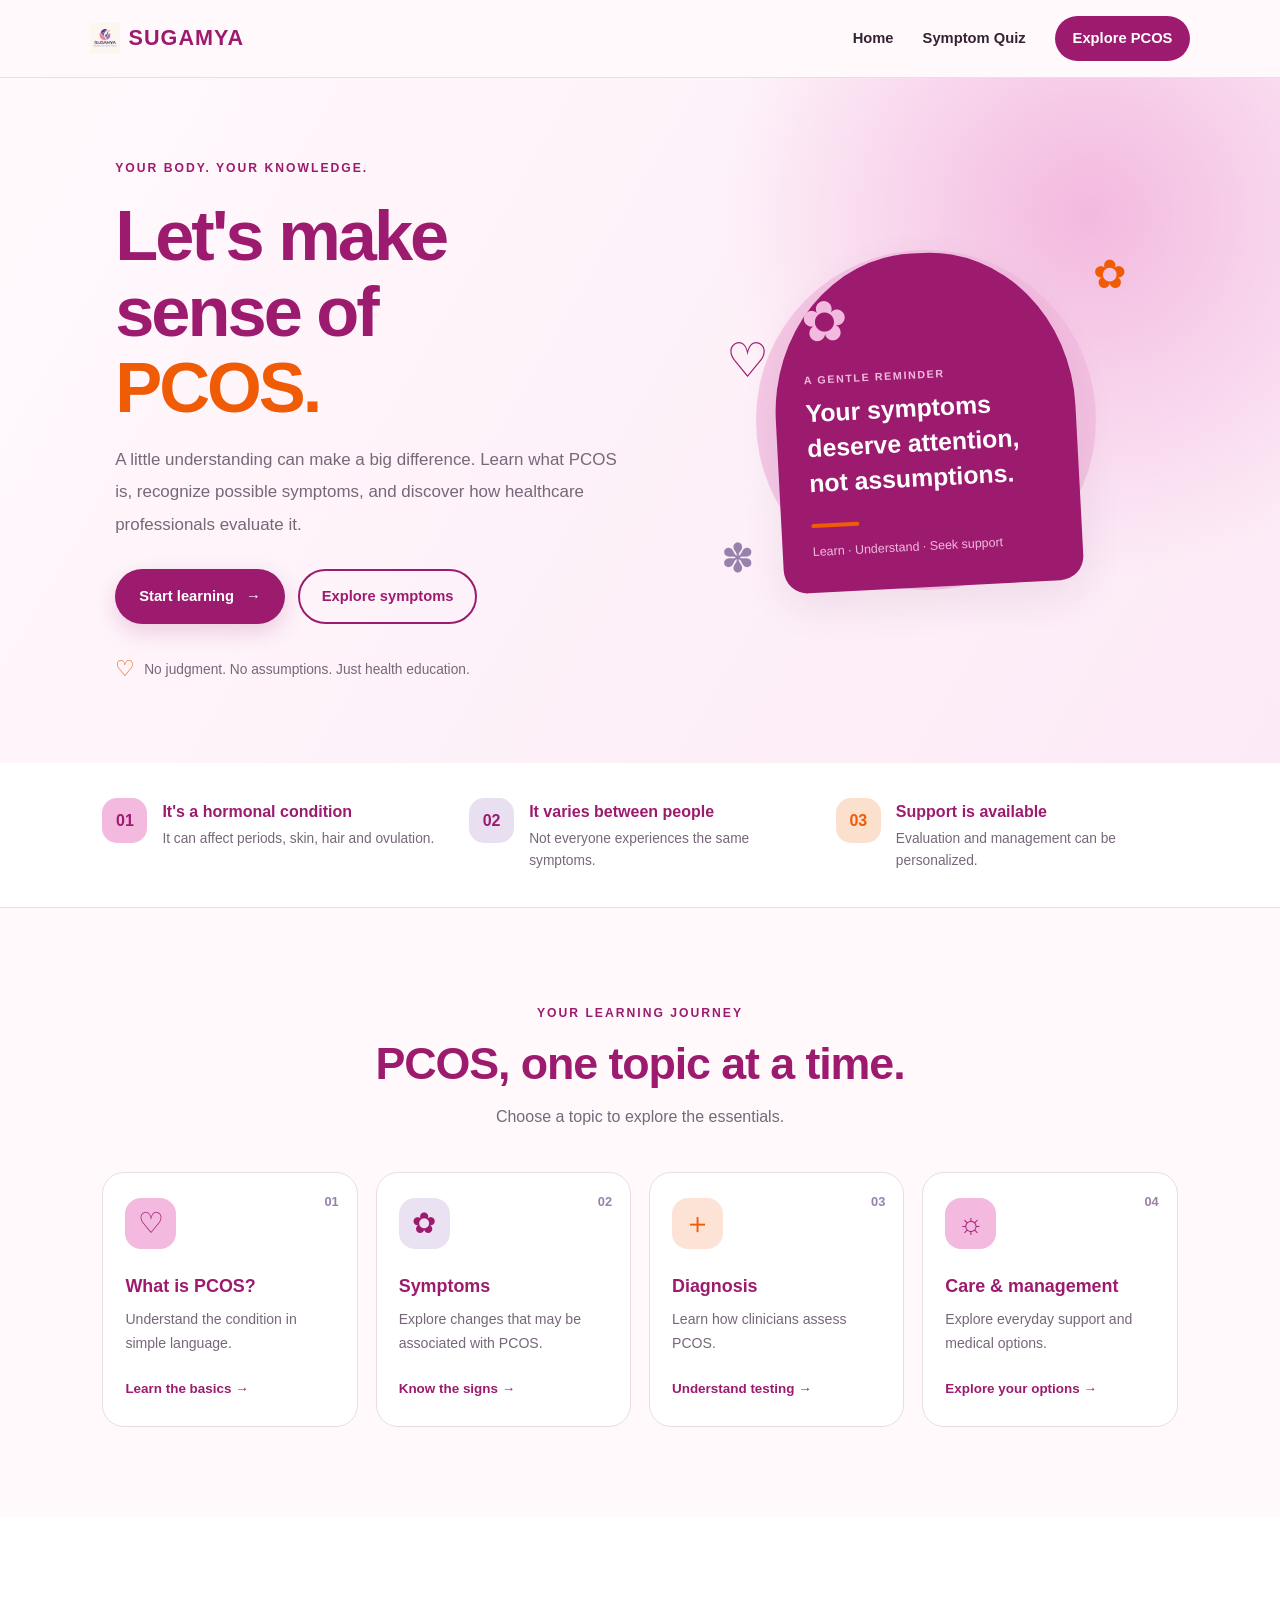
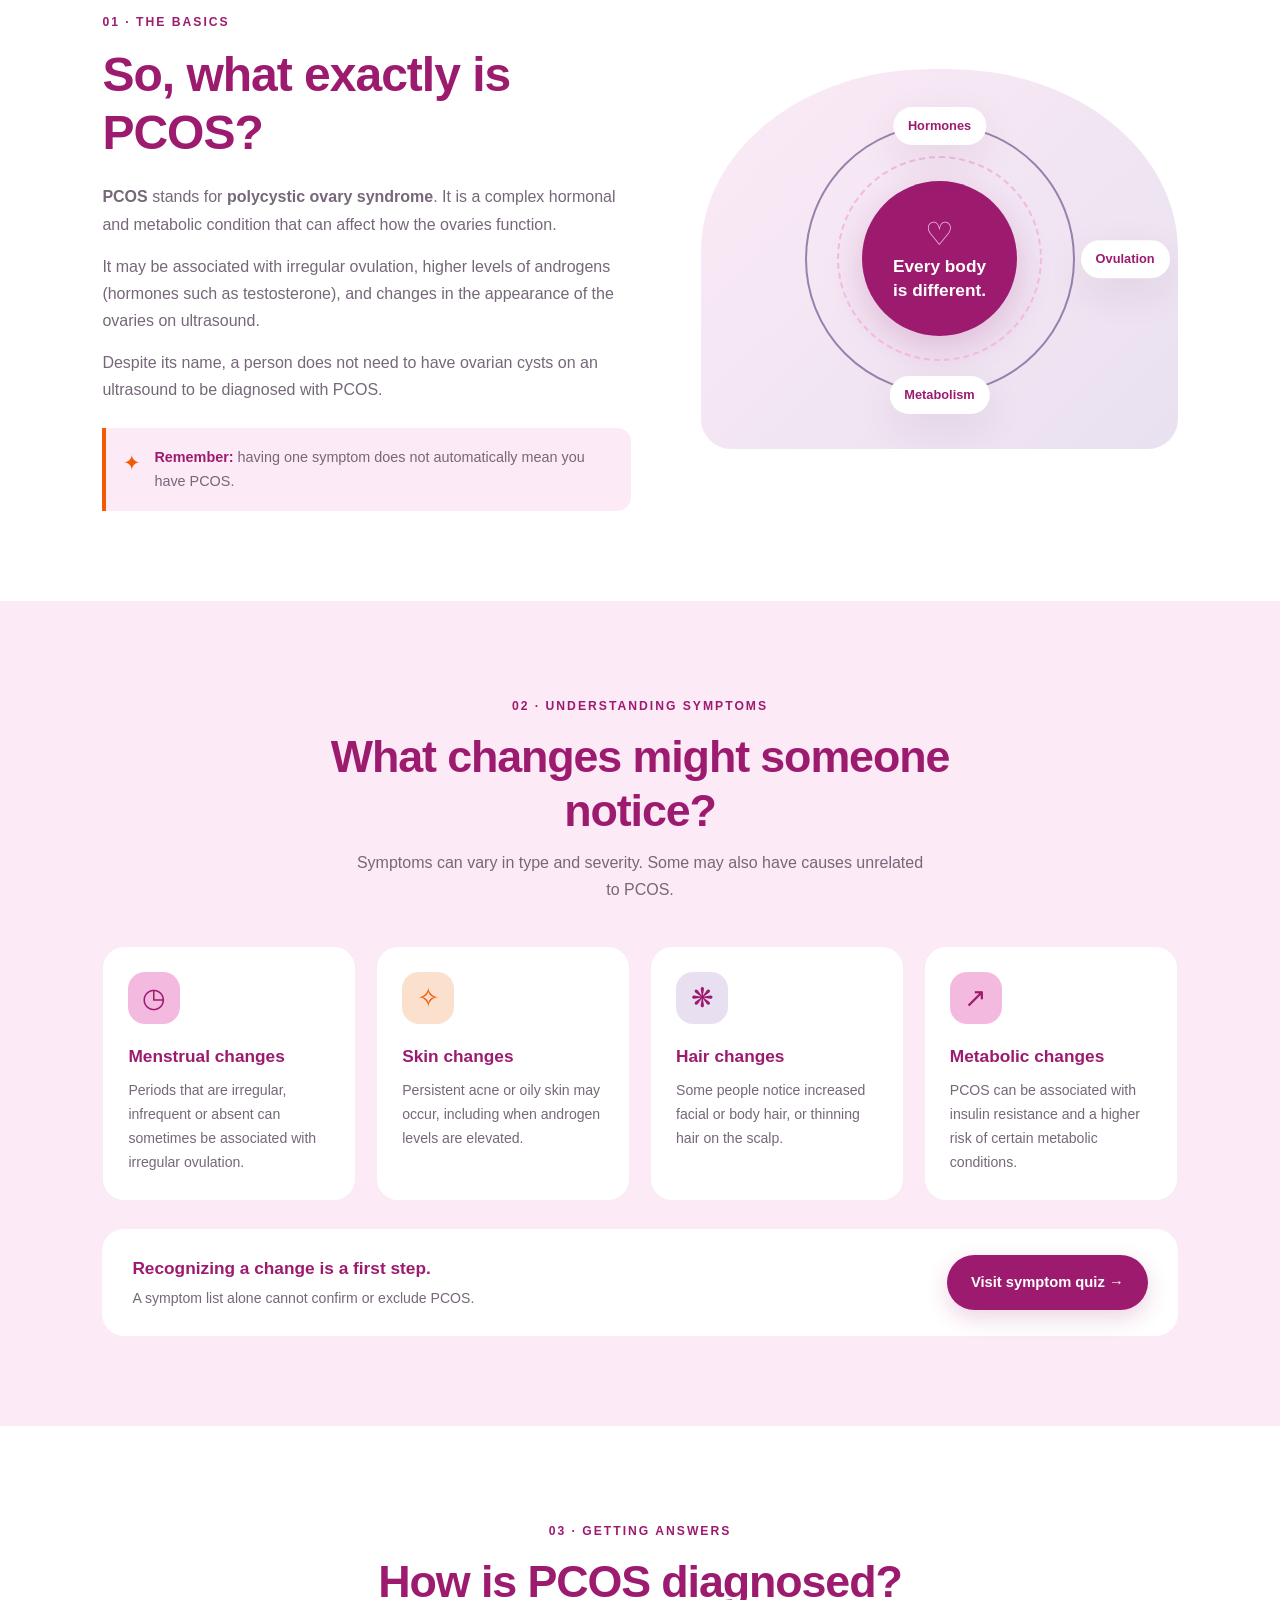
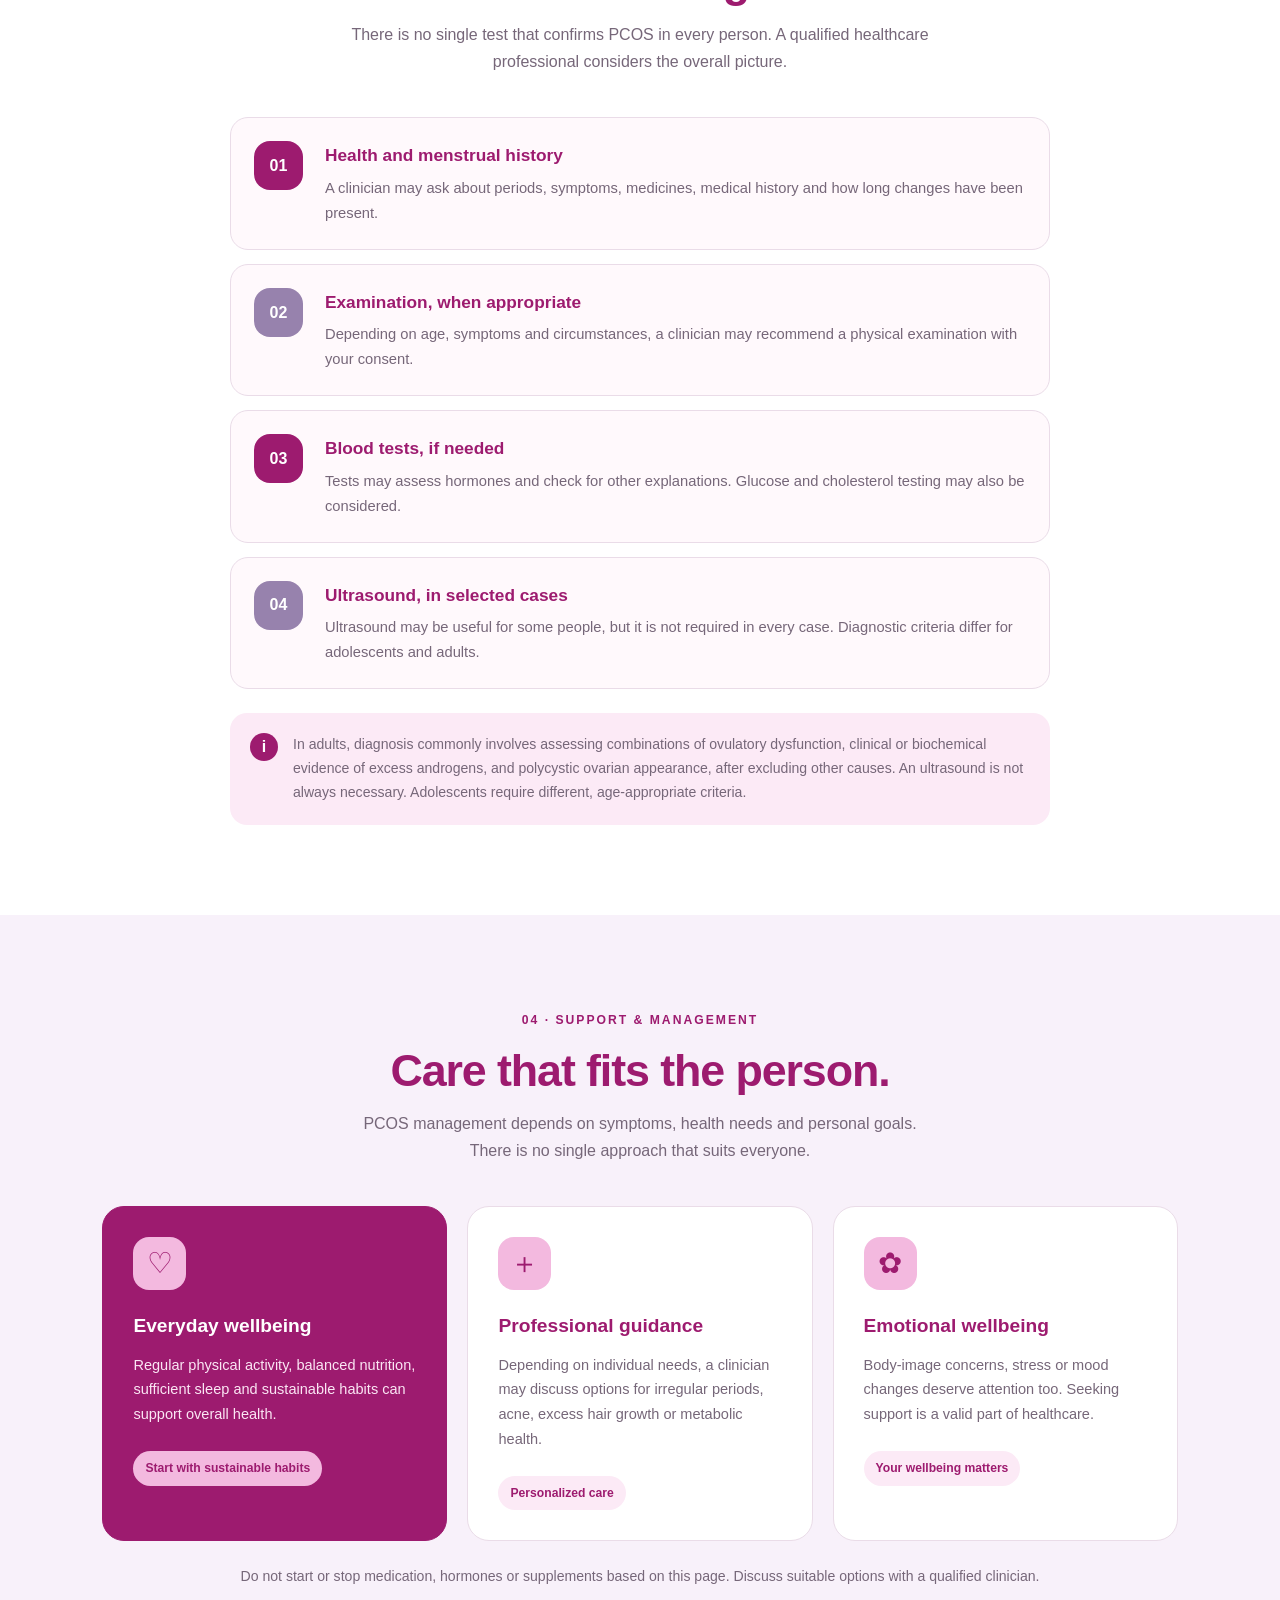
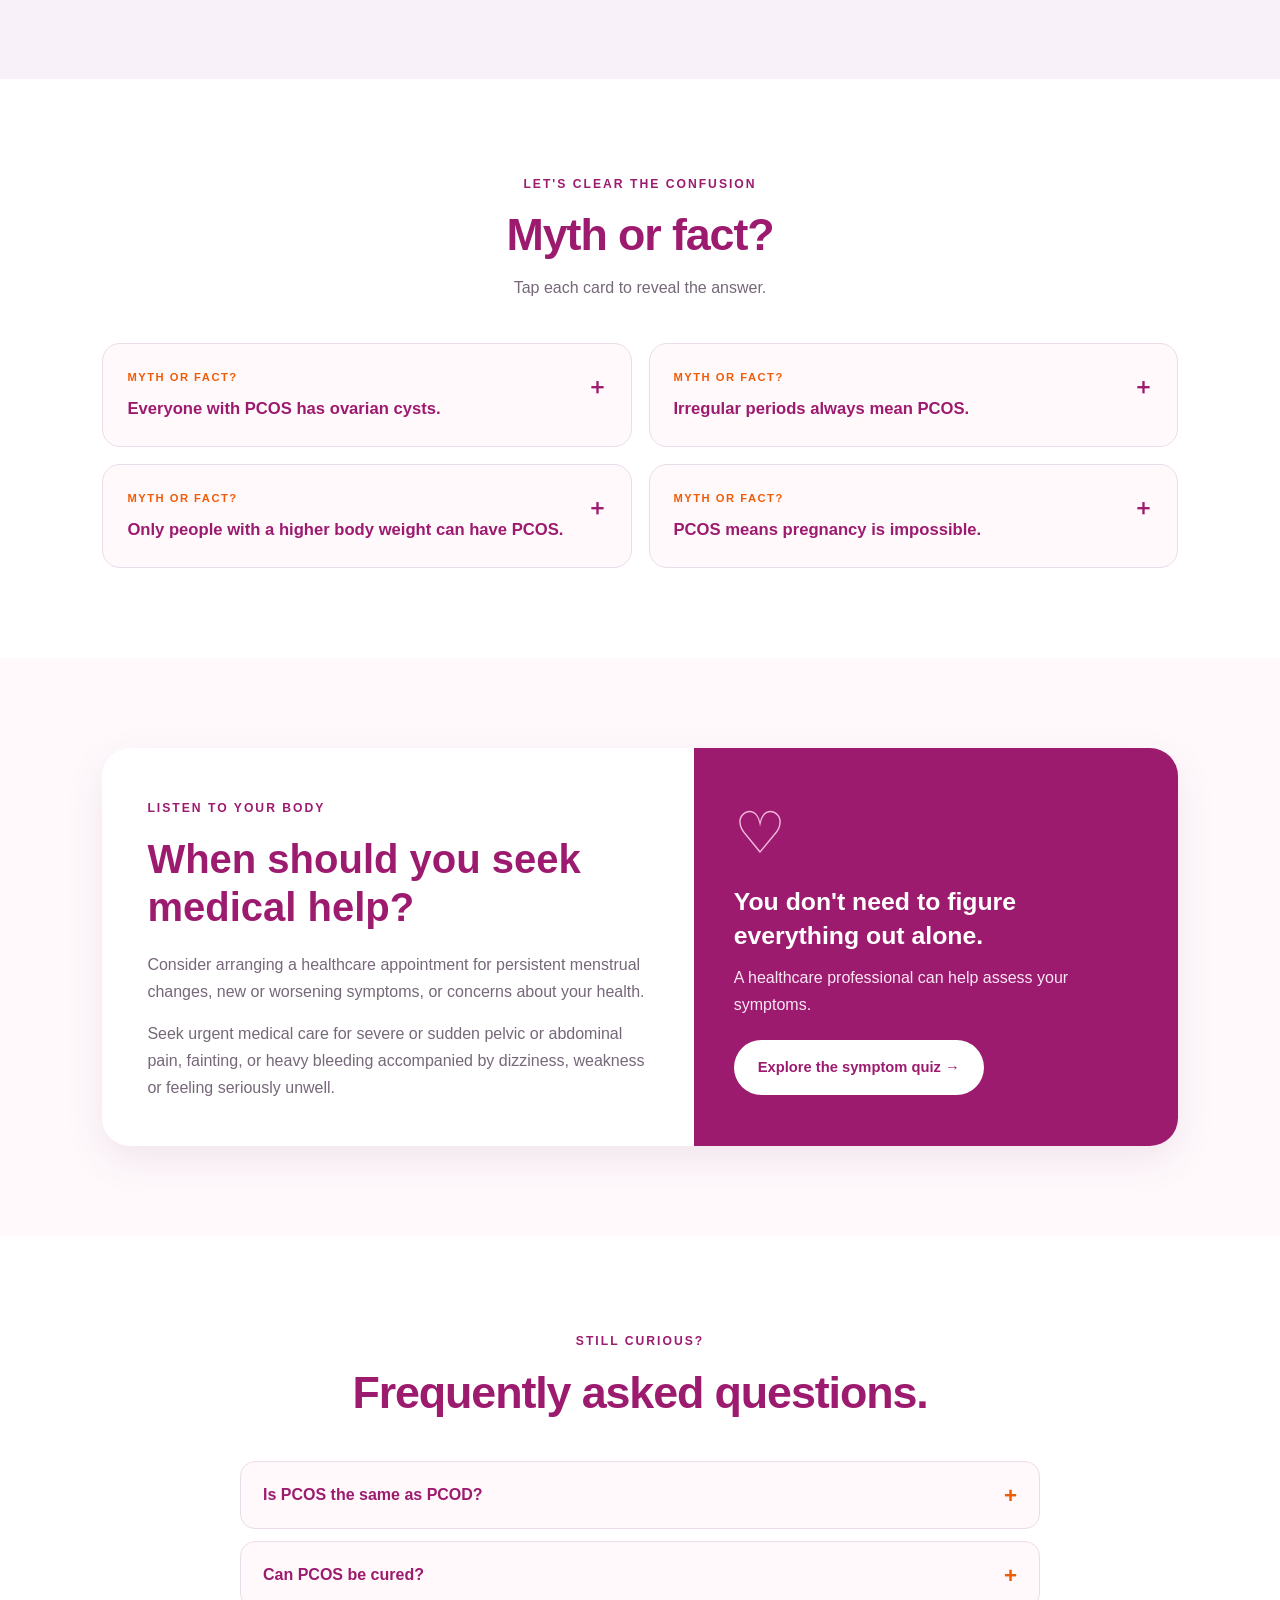
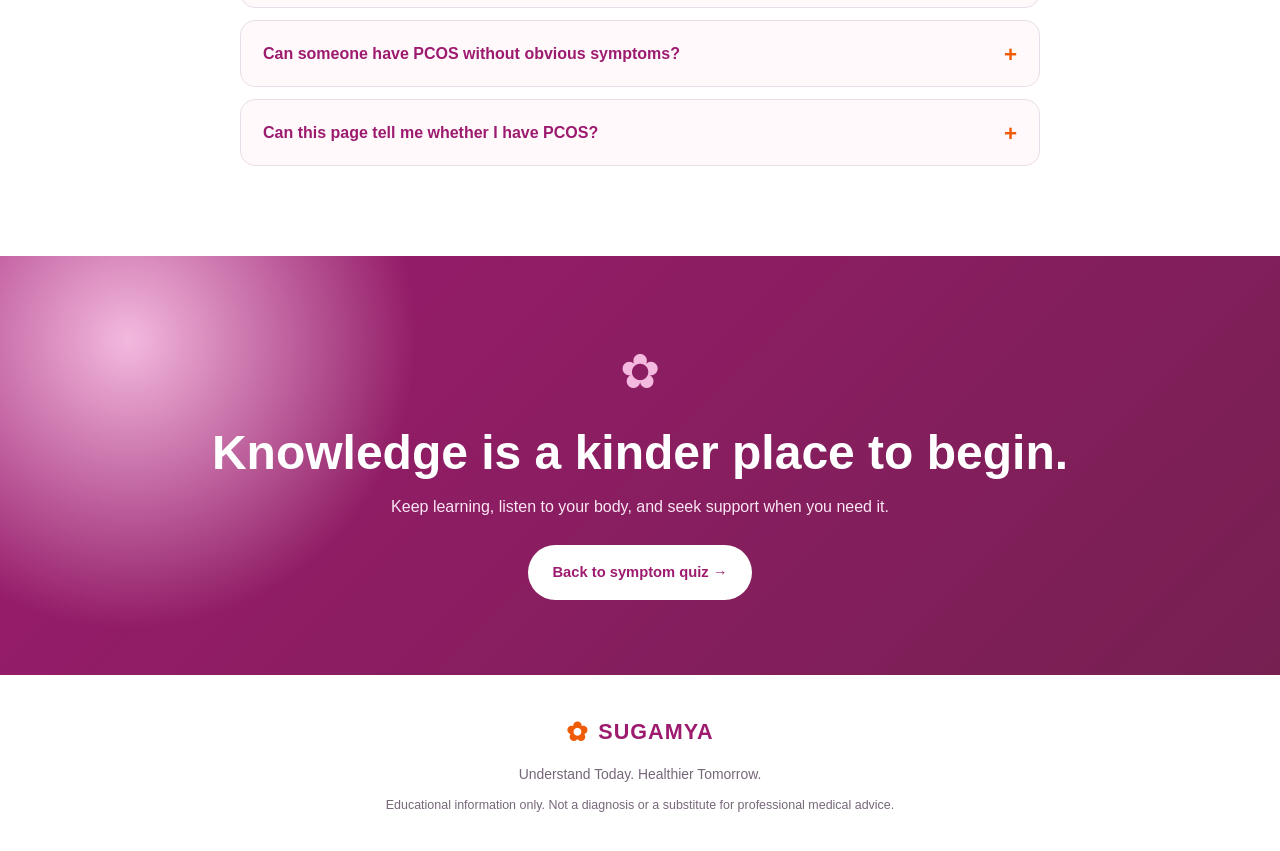
==== commit 3433b187: "update" ====
--- a/index.html
+++ b/index.html
@@ -14,7 +14,7 @@
 <body>
   <header class="navbar">
     <a href="../index.html" class="brand">
-      <span class="brand-icon">✿</span>
+      <img src="favicon.jpeg" alt="LOGO" id="logo">
       SUGAMYA
     </a>
 
--- a/style.css
+++ b/style.css
@@ -25,7 +25,9 @@
   scroll-behavior: smooth;
   scroll-padding-top: 90px;
 }
-
+#logo{
+  width: 30px;
+}
 body {
   font-family: -apple-system, BlinkMacSystemFont, "Segoe UI",
     Roboto, sans-serif;
